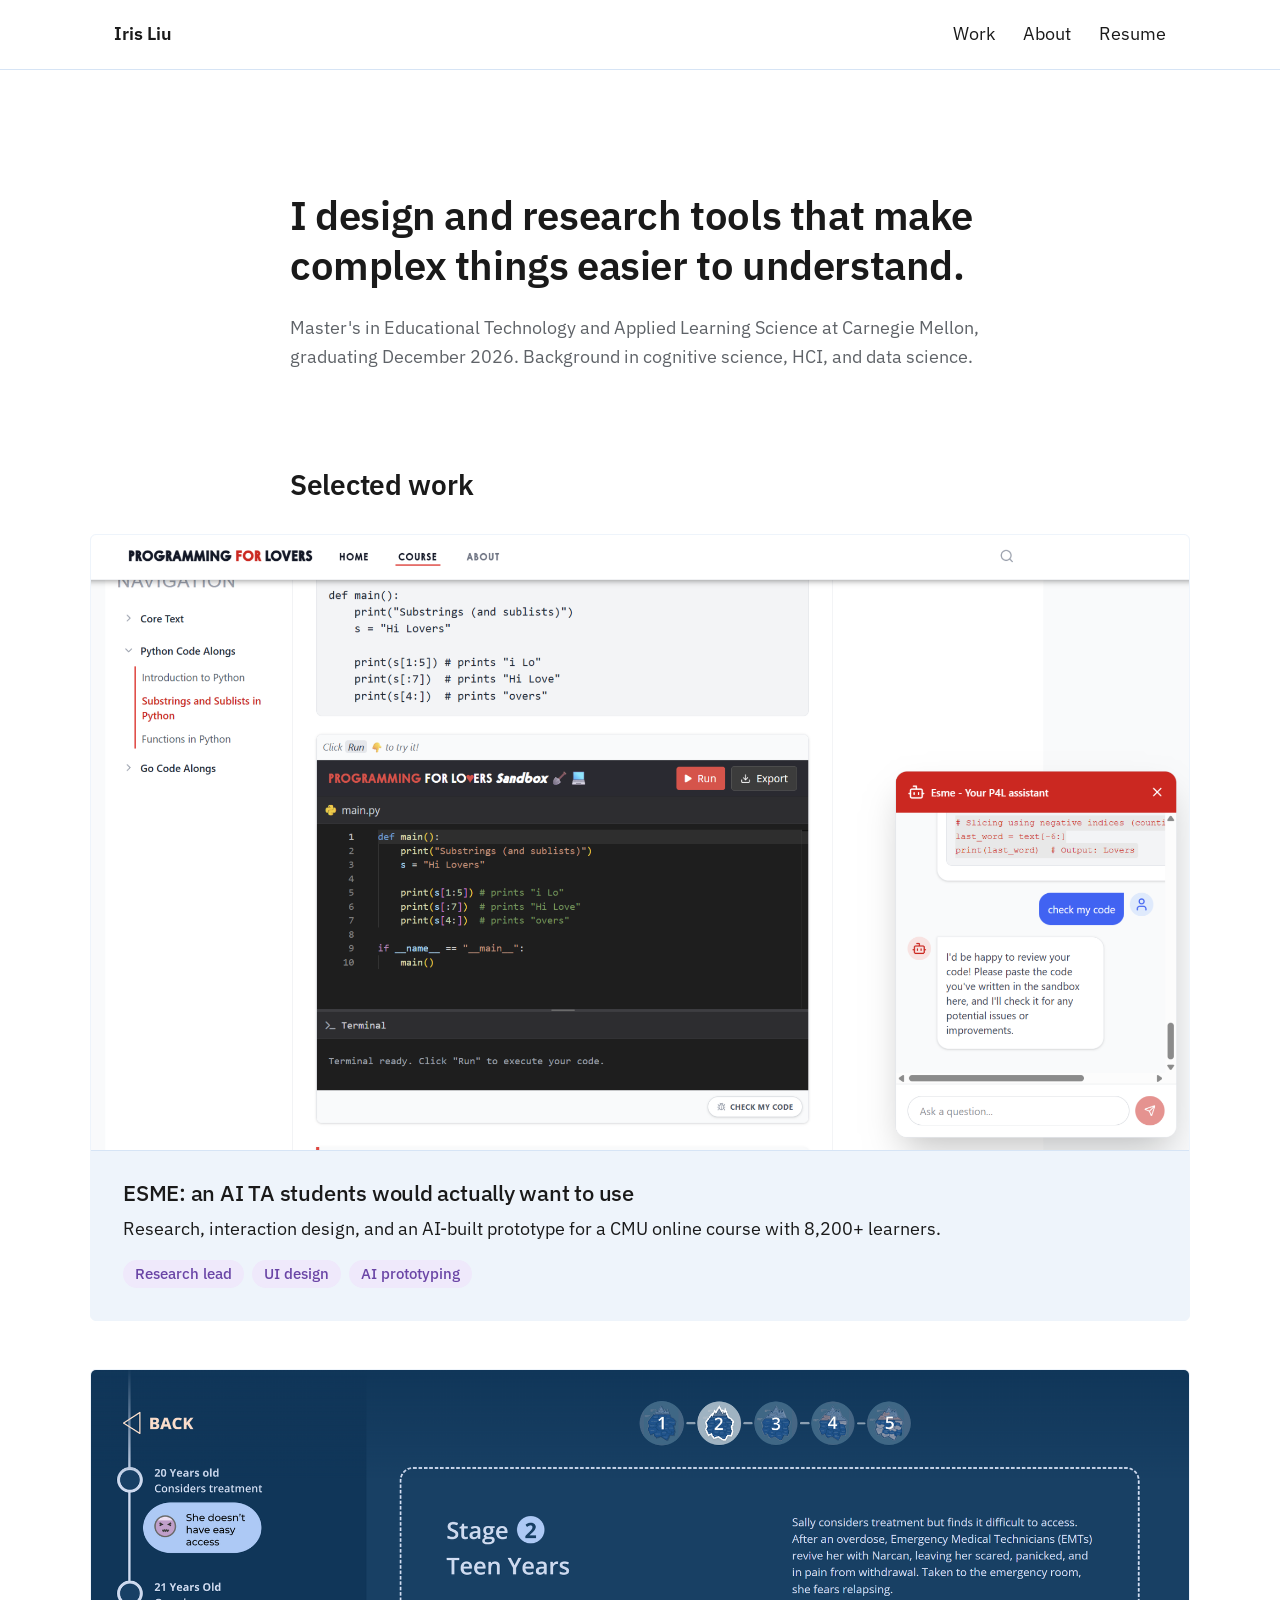
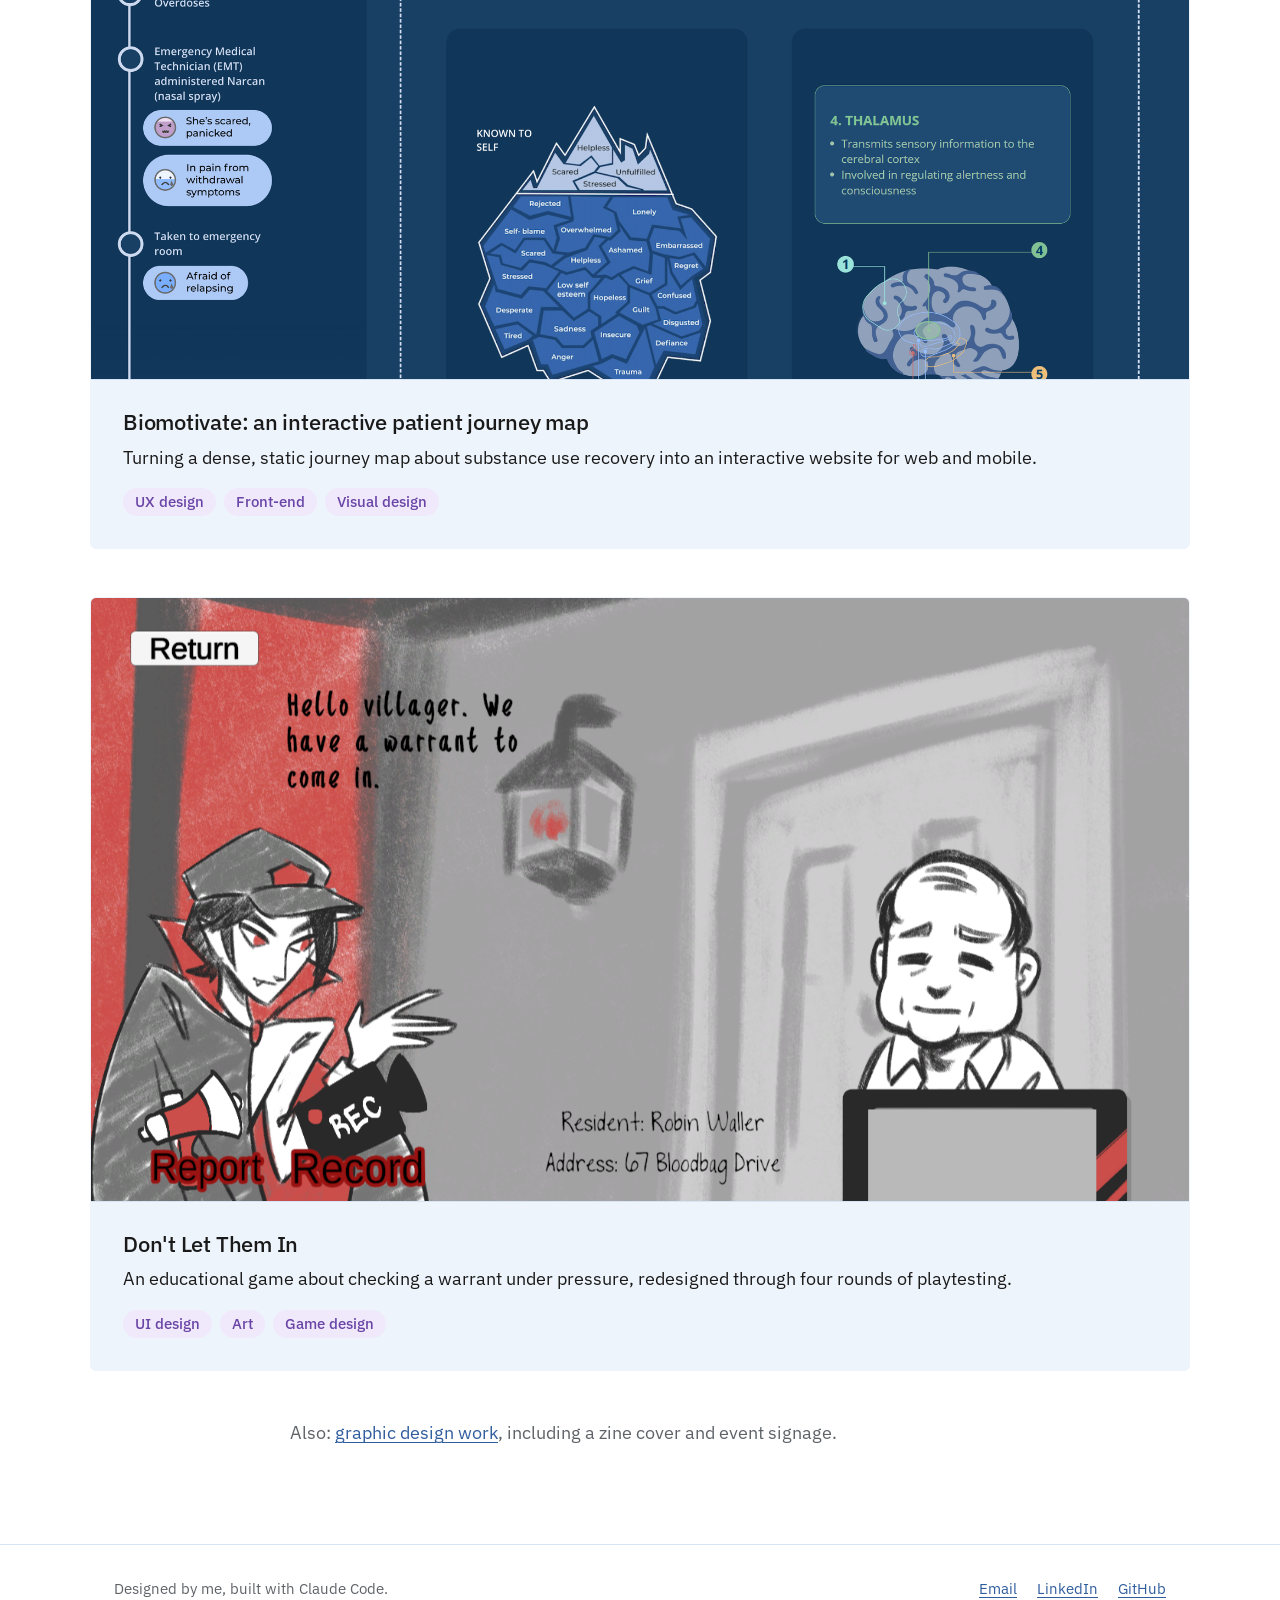
==== index.html @ b4632a4c "Add portfolio site Home, About, and Graphic design pages, plus case studies for ESME, Biomotivate, a" ====
<!doctype html>
<html lang="en">
<head>
  <meta charset="utf-8">
  <meta name="viewport" content="width=device-width, initial-scale=1">
  <title>Iris Liu — Product Design and UX Research</title>
  <meta name="description" content="Iris Liu designs and researches tools that make complex things easier to understand. Case studies in UX research, interaction design, and AI prototyping.">
  <link rel="preconnect" href="https://fonts.googleapis.com">
  <link rel="preconnect" href="https://fonts.gstatic.com" crossorigin>
  <link href="https://fonts.googleapis.com/css2?family=IBM+Plex+Sans:wght@400;500;600&display=swap" rel="stylesheet">
  <link rel="stylesheet" href="css/style.css?v=2">
</head>
<body>
  <a class="skip-link" href="#main">Skip to content</a>

  <header class="site-header">
    <div class="inner">
      <a class="site-name" href="index.html">Iris Liu</a>
      <nav class="site-nav" aria-label="Main">
        <ul>
          <li><a href="index.html#work">Work</a></li>
          <li><a href="about.html">About</a></li>
          <li><a href="resume.pdf">Resume</a></li>
        </ul>
      </nav>
    </div>
  </header>

  <main id="main">
    <section class="section intro flow">
      <h1>I design and research tools that make complex things easier to understand.</h1>
      <p class="lede">Master's in Educational Technology and Applied Learning Science at Carnegie Mellon, graduating December 2026. Background in cognitive science, HCI, and data science.</p>
    </section>

    <section class="section" id="work" aria-labelledby="work-heading">
      <div class="flow">
        <h2 class="work-heading" id="work-heading">Selected work</h2>
        <div class="wide">

          <!-- To add a case study, copy one <li> below and change the link, image, text, and tags. -->
          <ul class="card-list">
            <li>
              <a class="card" href="work/esme.html">
                <img src="images/esme/cover.png" width="2048" height="1147" alt="ESME chat panel open beside a Python coding sandbox on the Programming for Lovers course page." fetchpriority="high">
                <div class="card-body">
                  <h3 class="card-title">ESME: an AI TA students would actually want to use</h3>
                  <p>Research, interaction design, and an AI-built prototype for a CMU online course with 8,200+ learners.</p>
                  <ul class="tags" aria-label="Role and type">
                    <li>Research lead</li>
                    <li>UI design</li>
                    <li>AI prototyping</li>
                  </ul>
                </div>
              </a>
            </li>
            <li>
              <a class="card" href="work/biomotivate.html">
                <img src="images/biomotivate/final-screen.png" width="2000" height="1110" alt="A stage of the Biomotivate patient journey site: a timeline with emotion bubbles, an emotion iceberg, and an interactive brain diagram." loading="lazy">
                <div class="card-body">
                  <h3 class="card-title">Biomotivate: an interactive patient journey map</h3>
                  <p>Turning a dense, static journey map about substance use recovery into an interactive website for web and mobile.</p>
                  <ul class="tags" aria-label="Role and type">
                    <li>UX design</li>
                    <li>Front-end</li>
                    <li>Visual design</li>
                  </ul>
                </div>
              </a>
            </li>
            <li>
              <a class="card" href="work/dont-let-them-in.html">
                <img src="images/dlti/cover.png" width="1434" height="787" alt="Gameplay screen from Don't Let Them In, hand-drawn in grayscale with red accents." loading="lazy">
                <div class="card-body">
                  <h3 class="card-title">Don't Let Them In</h3>
                  <p>An educational game about checking a warrant under pressure, redesigned through four rounds of playtesting.</p>
                  <ul class="tags" aria-label="Role and type">
                    <li>UI design</li>
                    <li>Art</li>
                    <li>Game design</li>
                  </ul>
                </div>
              </a>
            </li>
          </ul>
        </div>
        <p class="more-work">Also: <a href="graphic-design.html">graphic design work</a>, including a zine cover and event signage.</p>
      </div>
    </section>
  </main>

  <footer class="site-footer">
    <div class="inner">
      <p>Designed by me, built with Claude Code.</p>
      <ul>
        <li><a href="mailto:irisliu@andrew.cmu.edu">Email</a></li>
        <li><a href="https://www.linkedin.com/in/iris-liu-258709253">LinkedIn</a></li>
        <li><a href="https://github.com/liu-iris">GitHub</a></li>
      </ul>
    </div>
  </footer>
</body>
</html>
---- css/style.css ----
/* ==========================================================================
   Iris Liu — portfolio
   One shared stylesheet. Type sizes are limited to: 40/32, 28, 22, 18, 15.
   ========================================================================== */

:root {
  --white: #ffffff;
  --blue-soft: #eef4fb;   /* surfaces: cards, metadata row, section bands */
  --blue-line: #d6e4f5;   /* 1px borders, card hover */
  --purple-soft: #efe9fb; /* chips, decision numbers */
  --text: #1a1a1a;
  --muted: #5f6368;
  --link: #2f5d9e;
  --purple-text: #6a45a6; /* text inside purple chips (5.9:1) */

  --fs-h1: 40px;
  --fs-h2: 28px;
  --fs-h3: 22px;
  --fs-body: 18px;
  --fs-small: 15px;

  --text-width: 700px;
  --wide-width: 1100px;
  --gutter: 24px;
  --section-space: 96px;
  --radius: 6px;
}

@media (max-width: 767px) {
  :root {
    --fs-h1: 32px;
    --gutter: 16px;
    --section-space: 64px;
  }
}

/* ---------- Base ---------- */

*,
*::before,
*::after {
  box-sizing: border-box;
}

html {
  -webkit-text-size-adjust: 100%;
}

body {
  margin: 0;
  background: var(--white);
  color: var(--text);
  font-family: "IBM Plex Sans", system-ui, -apple-system, "Segoe UI", sans-serif;
  font-size: var(--fs-body);
  font-weight: 400;
  line-height: 1.6;
  overflow-wrap: break-word;
}

h1,
h2,
h3 {
  margin: 0;
  font-weight: 600;
  line-height: 1.25;
  letter-spacing: -0.01em;
}

h1 { font-size: var(--fs-h1); }
h2 { font-size: var(--fs-h2); }
h3 { font-size: var(--fs-h3); font-weight: 500; }

p,
ul,
ol {
  margin: 0;
}

img {
  display: block;
  max-width: 100%;
  height: auto;
}

a {
  color: var(--link);
  text-decoration-thickness: 1px;
  text-underline-offset: 3px;
}

a:hover {
  text-decoration-thickness: 2px;
}

:focus-visible {
  outline: 2px solid var(--link);
  outline-offset: 3px;
  border-radius: 2px;
}

.skip-link {
  position: absolute;
  left: var(--gutter);
  top: -100px;
  z-index: 10;
  padding: 8px 16px;
  background: var(--white);
  border: 1px solid var(--blue-line);
  font-size: var(--fs-small);
}

.skip-link:focus {
  top: 12px;
}

/* ---------- Layout ----------
   .flow centers its children in the 700px text column;
   .wide children break out to 1100px. */

.flow > * {
  max-width: var(--text-width);
  margin-left: auto;
  margin-right: auto;
}

.flow > .wide {
  max-width: var(--wide-width);
}

.flow > * + * {
  margin-top: 24px;
}

.flow > h2 + *,
.flow > h3 + * {
  margin-top: 16px;
}

.flow > * + h3 {
  margin-top: 48px;
}

.section {
  padding: var(--section-space) var(--gutter);
}

.section + .section:not(.band) {
  padding-top: 0;
}

.band {
  background: var(--blue-soft);
}

.band + .section {
  padding-top: var(--section-space);
}

.muted {
  color: var(--muted);
}

/* ---------- Header / nav ---------- */

.site-header {
  border-bottom: 1px solid var(--blue-line);
}

.site-header .inner {
  display: flex;
  flex-wrap: wrap;
  align-items: center;
  justify-content: space-between;
  gap: 8px 24px;
  max-width: var(--wide-width);
  margin: 0 auto;
  padding: 20px var(--gutter);
}

.site-name {
  color: var(--text);
  font-weight: 600;
  text-decoration: none;
}

.site-nav ul {
  display: flex;
  gap: 28px;
  padding: 0;
  list-style: none;
}

.site-nav a {
  color: var(--text);
  text-decoration: none;
}

.site-nav a:hover,
.site-nav a[aria-current="page"] {
  color: var(--link);
  text-decoration: underline;
}

@media (max-width: 420px) {
  .site-nav ul { gap: 20px; }
}

/* ---------- Footer ---------- */

.site-footer {
  border-top: 1px solid var(--blue-line);
}

.site-footer .inner {
  display: flex;
  flex-wrap: wrap;
  justify-content: space-between;
  gap: 8px 24px;
  max-width: var(--wide-width);
  margin: 0 auto;
  padding: 32px var(--gutter);
  color: var(--muted);
  font-size: var(--fs-small);
}

.site-footer ul {
  display: flex;
  flex-wrap: wrap;
  gap: 8px 20px;
  padding: 0;
  list-style: none;
}

/* ---------- Home ---------- */

.intro {
  padding-top: 120px;
}

.intro .lede {
  color: var(--muted);
}

.intro + .section {
  padding-top: 0;
}

@media (max-width: 767px) {
  .intro { padding-top: 64px; }
}

.work-heading {
  margin-bottom: 32px;
}

.card-list {
  display: grid;
  gap: 48px;
  padding: 0;
  list-style: none;
}

.card {
  display: block;
  overflow: hidden;
  background: var(--blue-soft);
  border: 1px solid var(--blue-soft);
  border-radius: var(--radius);
  color: var(--text);
  text-decoration: none;
  transition: border-color 0.15s ease;
}

.card:hover {
  border-color: var(--blue-line);
}

.card:hover .card-title {
  color: var(--link);
  text-decoration: underline;
  text-decoration-thickness: 1px;
  text-underline-offset: 4px;
}

.card img,
.card .placeholder {
  width: 100%;
  border-bottom: 1px solid var(--blue-line);
}

.card-body {
  padding: 28px 32px 32px;
}

.card-body p {
  margin-top: 8px;
}

.card .tags {
  margin-top: 16px;
}

@media (max-width: 767px) {
  .card-body { padding: 20px 20px 24px; }
}

.more-work {
  margin-top: 48px;
  color: var(--muted);
}

/* ---------- About ---------- */

.about {
  display: grid;
  grid-template-columns: 200px 1fr;
  gap: 40px;
  align-items: start;
}

.about-text > * + * {
  margin-top: 16px;
}

@media (max-width: 599px) {
  .about {
    grid-template-columns: 1fr;
    gap: 24px;
  }

  .about-photo {
    max-width: 200px;
  }
}

.link-list {
  padding: 0;
  list-style: none;
}

.link-list li {
  display: grid;
  grid-template-columns: 120px 1fr;
  gap: 16px;
  padding: 12px 0;
  border-bottom: 1px solid var(--blue-line);
}

.link-list .muted {
  font-size: var(--fs-small);
  line-height: 1.6;
  padding-top: 2px;
}

@media (max-width: 479px) {
  .link-list li {
    grid-template-columns: 1fr;
    gap: 0;
  }
}

/* ---------- Chips ---------- */

.tags {
  display: flex;
  flex-wrap: wrap;
  gap: 8px;
  padding: 0;
  list-style: none;
}

.tags li {
  padding: 2px 12px;
  background: var(--purple-soft);
  border-radius: 999px;
  color: var(--purple-text);
  font-size: var(--fs-small);
  font-weight: 500;
}

/* ---------- Case study ---------- */

.cs-header {
  padding-top: 96px;
  padding-bottom: 48px;
}

.cs-header .summary {
  color: var(--muted);
}

.role-label {
  display: inline-block;
  margin-right: 8px;
  padding: 0 10px;
  background: var(--purple-soft);
  border-radius: 999px;
  color: var(--purple-text);
  font-size: var(--fs-small);
  font-weight: 500;
}

@media (max-width: 767px) {
  .cs-header { padding-top: 56px; }
}

.meta {
  display: grid;
  grid-template-columns: 2fr 1fr 1fr 1.4fr;
  gap: 24px 32px;
  padding: 28px 32px;
  background: var(--blue-soft);
  border-radius: var(--radius);
}

.meta dt {
  color: var(--muted);
  font-size: var(--fs-small);
  font-weight: 500;
}

.meta dd {
  margin: 4px 0 0;
  font-size: var(--fs-small);
}

.meta ul {
  padding: 0;
  list-style: none;
}

@media (max-width: 1023px) {
  .meta { grid-template-columns: 1fr 1fr; }
}

@media (max-width: 479px) {
  .meta {
    grid-template-columns: 1fr;
    padding: 20px;
  }
}

.cs-cover {
  margin-top: 48px;
}

/* Lists inside prose */
.flow ul.bullets,
.flow ol.bullets {
  padding-left: 1.25em;
}

.bullets li + li {
  margin-top: 8px;
}

/* Insight callouts (research and testing findings) */
.insight {
  padding: 32px;
  background: var(--white);
  border: 1px solid var(--blue-line);
  border-radius: var(--radius);
}

.insight > * + * {
  margin-top: 12px;
}

.insight-label {
  display: inline-block;
  padding: 2px 12px;
  background: var(--purple-soft);
  border-radius: 999px;
  color: var(--purple-text);
  font-size: var(--fs-small);
  font-weight: 500;
}

.insight .insight-statement {
  margin-top: 16px;
  font-size: var(--fs-h2);
  font-weight: 600;
  line-height: 1.3;
  letter-spacing: -0.01em;
}

.flow > .principle {
  margin-top: 32px;
  font-weight: 500;
}

@media (max-width: 767px) {
  .insight { padding: 24px 20px; }
}

/* Before / after: what playtesting changed */
.change {
  display: grid;
  gap: 12px;
}

@media (min-width: 768px) {
  .change { grid-template-columns: 1fr 1fr; }
}

.change > div {
  padding: 20px 24px;
  border-radius: var(--radius);
}

.change .before {
  background: #f4f5f6;
  border: 1px solid #e3e5e8;
}

.change .after {
  background: var(--blue-soft);
  border: 1px solid var(--blue-line);
}

.change-label {
  display: inline-block;
  margin-bottom: 8px;
  padding: 0 10px;
  border-radius: 999px;
  font-size: var(--fs-small);
  font-weight: 500;
}

.before .change-label {
  background: #e3e5e8;
  color: #4a4f55;
}

.after .change-label {
  background: var(--purple-soft);
  color: var(--purple-text);
}

.change .change-label + p {
  line-height: 1.5;
}

/* Key decisions: number in a purple square */
.decision {
  display: flex;
  align-items: baseline;
  gap: 14px;
}

.decision .num {
  flex: none;
  display: inline-grid;
  place-items: center;
  width: 36px;
  height: 36px;
  background: var(--purple-soft);
  border-radius: var(--radius);
  color: var(--purple-text);
  font-size: var(--fs-small);
  font-weight: 600;
  line-height: 1;
  transform: translateY(-2px);
}

/* Inline note for text still to be written */
.todo {
  padding: 1px 6px;
  background: var(--purple-soft);
  color: var(--purple-text);
  font-size: var(--fs-small);
}

/* ---------- Figures ---------- */

figure {
  margin: 0;
}

figure img,
.placeholder {
  border: 1px solid var(--blue-line);
  border-radius: var(--radius);
}

.band figure img {
  background: var(--white);
}

figcaption {
  margin-top: 12px;
  max-width: var(--text-width);
  color: var(--muted);
  font-size: var(--fs-small);
  line-height: 1.5;
}

.flow > figure {
  margin-top: 40px;
}

.flow > figure + * {
  margin-top: 40px;
}

/* Grids of screenshots: single column on phones */
.grid {
  display: grid;
  gap: 20px;
  align-items: start;
}

@media (min-width: 768px) {
  .grid-2 { grid-template-columns: repeat(2, 1fr); }
  .grid-3 { grid-template-columns: repeat(3, 1fr); }
  .grid-4 { grid-template-columns: repeat(2, 1fr); }
}

@media (min-width: 1024px) {
  .grid-4 { grid-template-columns: repeat(4, 1fr); }
}

/* Narrow chat-panel screenshots: keep them from growing huge on one column */
.grid.panels {
  justify-items: center;
}

.grid.panels img {
  width: 100%;
  max-width: 420px;
}

/* Before/after pair where the two images have different shapes */
@media (min-width: 768px) {
  .grid.compare { grid-template-columns: 1.6fr 1fr; }
}

/* A single tall screenshot (e.g. a phone screen), kept narrow */
.figure-narrow img {
  max-width: 360px;
  margin: 0 auto;
}

.figure-narrow figcaption {
  margin-left: auto;
  margin-right: auto;
  text-align: center;
}

.grid.warrants {
  gap: 40px;
}

/* Small standalone assets (icons, sprites): shown small, no frame */
.grid.assets {
  grid-template-columns: repeat(2, minmax(0, 180px));
  justify-content: center;
}

.grid.assets img {
  border: 0;
}

/* Placeholder for images not added yet */
.placeholder {
  display: grid;
  place-items: center;
  width: 100%;
  padding: 16px;
  background: #f1f2f4;
  color: var(--muted);
  font-size: var(--fs-small);
  text-align: center;
}

/* ---------- Next case study ---------- */

.next {
  padding-top: 48px;
  border-top: 1px solid var(--blue-line);
}

.next a {
  font-size: var(--fs-h3);
  font-weight: 500;
}
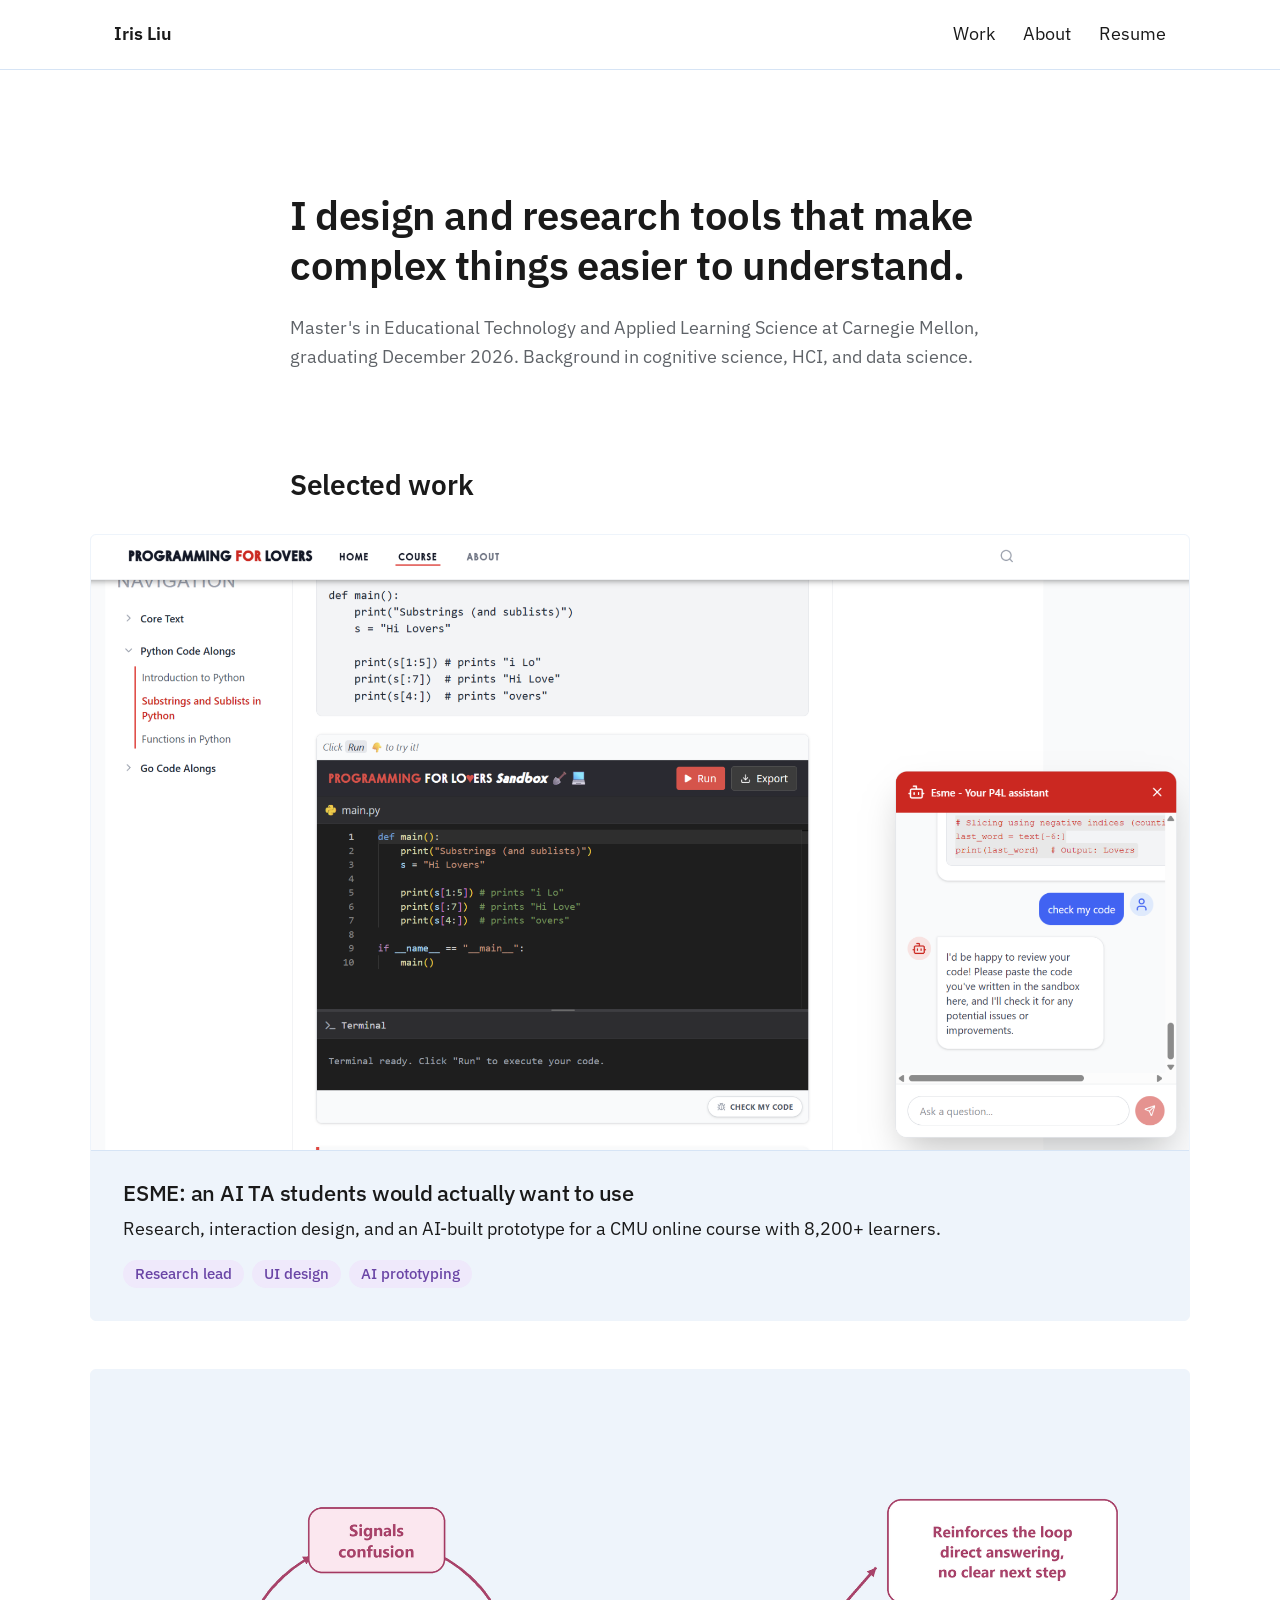
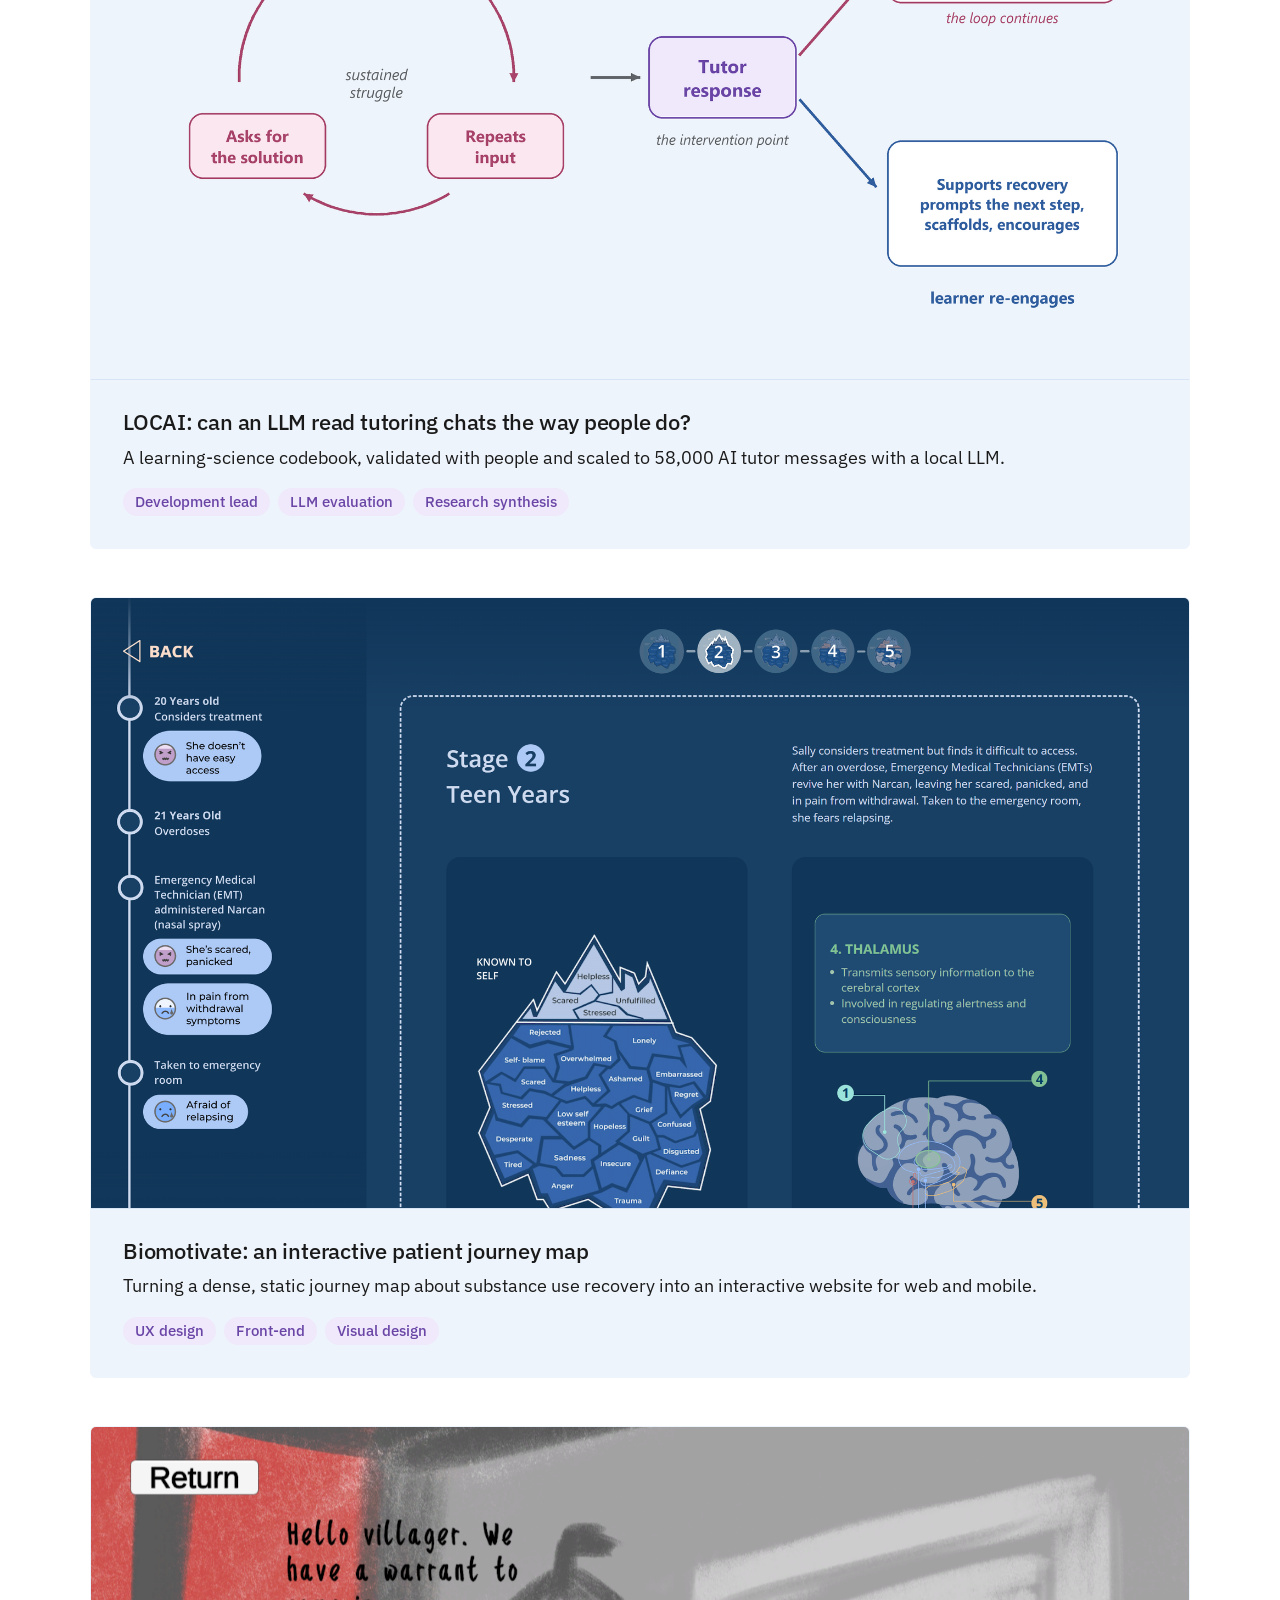
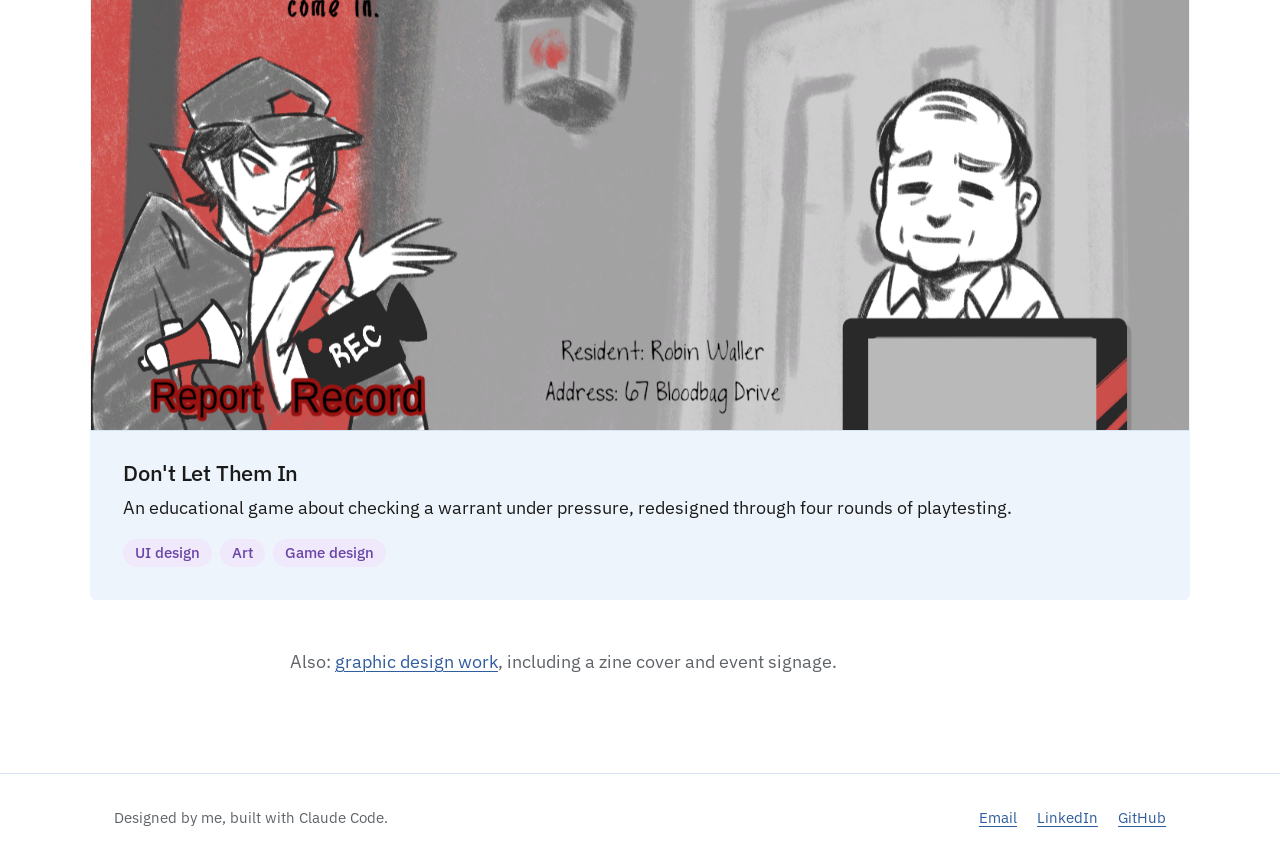
==== commit ded3d378: "Add LOCAI case study and interactive figures New LOCAI case study (codebook, LLM pipeline, validatio" ====
--- a/index.html
+++ b/index.html
@@ -8,7 +8,7 @@
   <link rel="preconnect" href="https://fonts.googleapis.com">
   <link rel="preconnect" href="https://fonts.gstatic.com" crossorigin>
   <link href="https://fonts.googleapis.com/css2?family=IBM+Plex+Sans:wght@400;500;600&display=swap" rel="stylesheet">
-  <link rel="stylesheet" href="css/style.css?v=2">
+  <link rel="stylesheet" href="css/style.css?v=12">
 </head>
 <body>
   <a class="skip-link" href="#main">Skip to content</a>
@@ -49,6 +49,20 @@
                     <li>Research lead</li>
                     <li>UI design</li>
                     <li>AI prototyping</li>
+                  </ul>
+                </div>
+              </a>
+            </li>
+            <li>
+              <a class="card" href="work/locai.html">
+                <img src="images/locai/cover.png" width="2000" height="1110" alt="Diagram of a confusion loop in AI tutoring: signaling confusion, repeating input, and asking for the solution, with the tutor's response deciding whether the learner recovers." loading="lazy">
+                <div class="card-body">
+                  <h3 class="card-title">LOCAI: can an LLM read tutoring chats the way people do?</h3>
+                  <p>A learning-science codebook, validated with people and scaled to 58,000 AI tutor messages with a local LLM.</p>
+                  <ul class="tags" aria-label="Role and type">
+                    <li>Development lead</li>
+                    <li>LLM evaluation</li>
+                    <li>Research synthesis</li>
                   </ul>
                 </div>
               </a>
--- a/css/style.css
+++ b/css/style.css
@@ -152,7 +152,7 @@
   background: var(--blue-soft);
 }
 
-.band + .section {
+.band + .section:not(.band) {
   padding-top: var(--section-space);
 }
 
@@ -684,3 +684,577 @@
   font-size: var(--fs-h3);
   font-weight: 500;
 }
+
+/* ---------- Process steps (numbered cards) ---------- */
+
+.steps {
+  display: grid;
+  gap: 16px;
+  padding: 0;
+  list-style: none;
+}
+
+@media (min-width: 768px) {
+  .steps { grid-template-columns: repeat(3, 1fr); }
+}
+
+.steps li {
+  padding: 20px 24px;
+  background: var(--white);
+  border: 1px solid var(--blue-line);
+  border-radius: var(--radius);
+}
+
+.steps .num {
+  display: inline-grid;
+  place-items: center;
+  width: 32px;
+  height: 32px;
+  background: var(--purple-soft);
+  border-radius: var(--radius);
+  color: var(--purple-text);
+  font-size: var(--fs-small);
+  font-weight: 600;
+}
+
+.steps h3,
+.quad h3,
+.recs h3 {
+  margin-top: 12px;
+  font-size: var(--fs-body);
+  font-weight: 600;
+}
+
+.quad h3,
+.recs h3 {
+  margin-top: 0;
+}
+
+.steps p,
+.quad p,
+.recs p {
+  margin-top: 6px;
+  color: var(--muted);
+  font-size: var(--fs-small);
+  line-height: 1.5;
+}
+
+/* ---------- Two-by-two grid / three-up cards ---------- */
+
+.quad,
+.recs {
+  display: grid;
+  gap: 16px;
+}
+
+@media (min-width: 768px) {
+  .quad { grid-template-columns: 1fr 1fr; }
+  .recs { grid-template-columns: repeat(3, 1fr); }
+}
+
+.quad > div,
+.recs > div {
+  padding: 20px 24px;
+  background: var(--white);
+  border: 1px solid var(--blue-line);
+  border-radius: var(--radius);
+}
+
+.quad h3 .muted {
+  font-weight: 400;
+}
+
+/* Before/after cards sitting on a blue band need a white "after" card */
+.band .change .after {
+  background: var(--white);
+}
+
+/* ---------- Dot chart (first vs final score) ---------- */
+
+.db {
+  --first: #c0779b;
+  --final: #2f5d9e;
+}
+
+.db-legend {
+  display: flex;
+  flex-wrap: wrap;
+  align-items: center;
+  gap: 6px 10px;
+  color: var(--muted);
+  font-size: var(--fs-small);
+}
+
+.db-key {
+  display: inline-block;
+  width: 12px;
+  height: 12px;
+  margin-left: 8px;
+  border-radius: 50%;
+}
+
+.db-key:first-child { margin-left: 0; }
+.db-key.first { border: 2px solid var(--first); background: var(--white); }
+.db-key.final { background: var(--final); }
+.db-key.target { width: 0; height: 14px; border-left: 2px solid var(--muted); border-radius: 0; }
+
+.db-title {
+  margin-top: 32px;
+  font-size: var(--fs-body);
+  font-weight: 600;
+}
+
+.db-legend + .db-title {
+  margin-top: 16px;
+}
+
+.db-rows {
+  margin-top: 8px;
+  padding: 0;
+  list-style: none;
+}
+
+.db-rows li,
+.db-axis {
+  display: grid;
+  grid-template-columns: 240px 1fr 120px;
+  gap: 4px 20px;
+  align-items: center;
+}
+
+.db-rows li {
+  padding: 10px 0;
+  border-bottom: 1px solid var(--blue-soft);
+}
+
+.db-label {
+  font-size: var(--fs-small);
+}
+
+.db-vals {
+  color: var(--muted);
+  font-size: var(--fs-small);
+  white-space: nowrap;
+}
+
+.db-vals strong {
+  color: var(--text);
+  font-weight: 600;
+}
+
+.db-track {
+  position: relative;
+  height: 24px;
+  /* faint gridlines every 0.2, dashed target at 0.6 */
+  background:
+    linear-gradient(var(--muted), var(--muted)) 60% 0 / 2px 100% no-repeat,
+    repeating-linear-gradient(to right, var(--blue-line) 0 1px, transparent 1px 20%);
+}
+
+.db-track::after {
+  content: "";
+  position: absolute;
+  right: 0;
+  top: 0;
+  bottom: 0;
+  border-right: 1px solid var(--blue-line);
+}
+
+.db-range {
+  position: absolute;
+  top: 11px;
+  height: 2px;
+  background: #b9bec6;
+}
+
+.db-dot {
+  position: absolute;
+  top: 6px;
+  width: 12px;
+  height: 12px;
+  margin-left: -6px;
+  border-radius: 50%;
+}
+
+.db-dot.first { background: var(--white); border: 2px solid var(--first); }
+.db-dot.final { background: var(--final); box-shadow: 0 0 0 2px var(--white); }
+
+.db-axis {
+  margin-top: 6px;
+  color: var(--muted);
+  font-size: var(--fs-small);
+}
+
+.db-axis-track {
+  position: relative;
+  grid-column: 2;
+  height: 22px;
+}
+
+.db-axis-track span {
+  position: absolute;
+  top: 0;
+  transform: translateX(-50%);
+}
+
+.db-axis-track span:first-child { transform: none; }
+.db-axis-track span:last-child { transform: translateX(-100%); }
+
+@media (max-width: 767px) {
+  .db-rows li {
+    grid-template-columns: 1fr auto;
+  }
+  .db-track {
+    grid-column: 1 / -1;
+    grid-row: 2;
+  }
+  .db-axis {
+    grid-template-columns: 1fr;
+  }
+  .db-axis-track { grid-column: 1; }
+}
+
+.db details {
+  margin-top: 16px;
+  font-size: var(--fs-small);
+}
+
+.db summary {
+  color: var(--link);
+  cursor: pointer;
+}
+
+.db table {
+  margin-top: 12px;
+  border-collapse: collapse;
+}
+
+.db th,
+.db td {
+  padding: 6px 16px 6px 0;
+  border-bottom: 1px solid var(--blue-soft);
+  text-align: left;
+  font-weight: 400;
+}
+
+.db thead th {
+  color: var(--muted);
+  font-weight: 500;
+}
+
+.db-note {
+  margin-top: 12px;
+  color: var(--muted);
+  font-size: var(--fs-small);
+}
+
+/* ---------- Transition state diagram ---------- */
+
+.ts {
+  padding: 28px;
+  background: var(--white);
+  border: 1px solid var(--blue-line);
+  border-radius: var(--radius);
+}
+
+.ts p {
+  margin: 0;
+}
+
+.ts-path {
+  padding-bottom: 0;
+}
+
+.ts-path > .ts-code:last-of-type {
+  margin-bottom: 16px !important;
+}
+
+.ts-start,
+.ts-path {
+  display: flex;
+  flex-direction: column;
+  align-items: center;
+  text-align: center;
+}
+
+.ts-paths {
+  display: grid;
+  gap: 24px;
+  margin-top: 4px;
+}
+
+@media (min-width: 768px) {
+  .ts-paths { grid-template-columns: 1fr 1fr; }
+}
+
+.ts-who {
+  color: var(--muted);
+  font-size: var(--fs-small);
+  font-weight: 500;
+}
+
+.ts-bubble {
+  max-width: 320px;
+  margin-top: 4px !important;
+  padding: 8px 16px;
+  border-radius: 16px;
+  font-size: var(--fs-small);
+  line-height: 1.5;
+}
+
+.ts-bubble.learner {
+  background: #f1f2f4;
+}
+
+.ts-bubble.tutor {
+  background: var(--purple-soft);
+}
+
+.ts-code {
+  margin-top: 6px !important;
+  padding: 0 10px;
+  border-radius: 999px;
+  font-size: var(--fs-small);
+  font-weight: 500;
+}
+
+.ts-code.neg,
+.ts-result.neg { background: #fbe7ef; color: #a8436a; }
+.ts-code.pos,
+.ts-result.pos { background: var(--blue-soft); color: var(--link); }
+.ts-code.tut { color: var(--purple-text); }
+
+.ts-arrow {
+  margin: 4px 0 !important;
+  color: var(--muted);
+  font-size: var(--fs-h3);
+  line-height: 1;
+}
+
+.ts-branch {
+  margin-bottom: 8px !important;
+  font-size: var(--fs-small);
+  font-weight: 600;
+}
+
+.ts-result {
+  margin-top: auto !important;
+  padding: 4px 14px;
+  border-radius: var(--radius);
+  font-weight: 600;
+}
+
+@media (max-width: 767px) {
+  .ts { padding: 20px 16px; }
+}
+
+@media (max-width: 767px) {
+  .ts-path + .ts-path {
+    padding-top: 20px;
+    border-top: 1px dashed var(--blue-line);
+  }
+
+  .ts-path + .ts-path::before {
+    content: "or";
+    margin: -32px auto 8px;
+    padding: 0 10px;
+    background: var(--white);
+    color: var(--muted);
+    font-size: var(--fs-small);
+  }
+
+  .ts-path .ts-arrow:first-child {
+    display: none;
+  }
+}
+
+/* ---------- General transition diagram ---------- */
+
+.tg {
+  display: grid;
+  grid-template-columns: 1fr 1fr;
+  gap: 16px 24px;
+  max-width: 560px;
+  margin: 0 auto;
+}
+
+.tg-col {
+  display: flex;
+  flex-direction: column;
+  align-items: stretch;
+  text-align: center;
+}
+
+.tg p {
+  margin: 0;
+}
+
+.tg-box {
+  padding: 18px 12px;
+  border: 1px solid transparent;
+  border-radius: 10px;
+  font-size: var(--fs-small);
+  font-weight: 500;
+  line-height: 1.4;
+}
+
+.tg-box.neg { background: #fbe7ef; border-color: #f0c4d6; color: #a8436a; }
+.tg-box.pos { background: var(--blue-soft); border-color: var(--blue-line); color: var(--link); }
+.tg-box.tut { background: var(--purple-soft); border-color: #ddd2f3; color: var(--purple-text); font-weight: 600; }
+
+.tg-arrow {
+  color: var(--muted);
+  font-size: var(--fs-h3);
+  line-height: 1.4;
+}
+
+.tg-label {
+  margin-top: 10px !important;
+  color: var(--muted);
+  font-size: var(--fs-small);
+}
+
+@media (max-width: 479px) {
+  .tg { gap: 12px; }
+  .tg-box { padding: 14px 8px; }
+}
+
+/* ---------- Clickable transition example ---------- */
+
+.ts-choose {
+  display: flex;
+  flex-direction: column;
+  align-items: center;
+}
+
+.ts-choose[hidden],
+.ts-path[hidden] {
+  display: none;
+}
+
+.ts-buttons {
+  display: flex;
+  flex-wrap: wrap;
+  justify-content: center;
+  gap: 8px;
+}
+
+.ts-btn {
+  padding: 6px 14px;
+  border: 1px solid var(--blue-line);
+  border-radius: 999px;
+  background: var(--white);
+  color: var(--link);
+  font: inherit;
+  font-size: var(--fs-small);
+  font-weight: 500;
+  cursor: pointer;
+}
+
+.ts-btn:hover {
+  border-color: var(--link);
+}
+
+.ts-btn[aria-pressed="true"] {
+  background: var(--link);
+  border-color: var(--link);
+  color: var(--white);
+}
+
+.ts.is-js .ts-paths {
+  grid-template-columns: 1fr;
+  margin-top: 0;
+}
+
+.ts.is-js .ts-static {
+  display: none;
+}
+
+.ts.is-js .ts-path + .ts-path {
+  padding-top: 0;
+  border-top: 0;
+}
+
+.ts.is-js .ts-path + .ts-path::before {
+  content: none;
+}
+
+.ts.is-js .ts-path .ts-arrow:first-child {
+  display: block;
+}
+
+/* ---------- Before/after slider ---------- */
+
+.ba {
+  position: relative;
+  overflow: hidden;
+  border: 1px solid var(--blue-line);
+  border-radius: var(--radius);
+}
+
+.ba img {
+  width: 100%;
+  border: 0 !important;
+  border-radius: 0 !important;
+}
+
+.ba-after {
+  position: absolute;
+  inset: 0;
+  clip-path: inset(0 0 0 var(--pos));
+}
+
+.ba-line {
+  position: absolute;
+  top: 0;
+  bottom: 0;
+  left: var(--pos);
+  width: 3px;
+  margin-left: -1px;
+  background: var(--link);
+  pointer-events: none;
+}
+
+.ba-line::after {
+  content: "";
+  position: absolute;
+  top: 50%;
+  left: 50%;
+  width: 28px;
+  height: 28px;
+  margin: -14px 0 0 -14px;
+  border: 3px solid var(--link);
+  border-radius: 50%;
+  background: var(--white);
+}
+
+.ba-tag {
+  position: absolute;
+  top: 12px;
+  padding: 2px 10px;
+  border-radius: 999px;
+  background: var(--white);
+  border: 1px solid var(--blue-line);
+  color: var(--text);
+  font-size: var(--fs-small);
+  font-weight: 500;
+  pointer-events: none;
+}
+
+.ba-tag-before { left: 12px; }
+.ba-tag-after { right: 12px; }
+
+.ba-range {
+  position: absolute;
+  inset: 0;
+  width: 100%;
+  height: 100%;
+  margin: 0;
+  opacity: 0;
+  cursor: ew-resize;
+}
+
+.ba:focus-within {
+  outline: 2px solid var(--link);
+  outline-offset: 3px;
+}
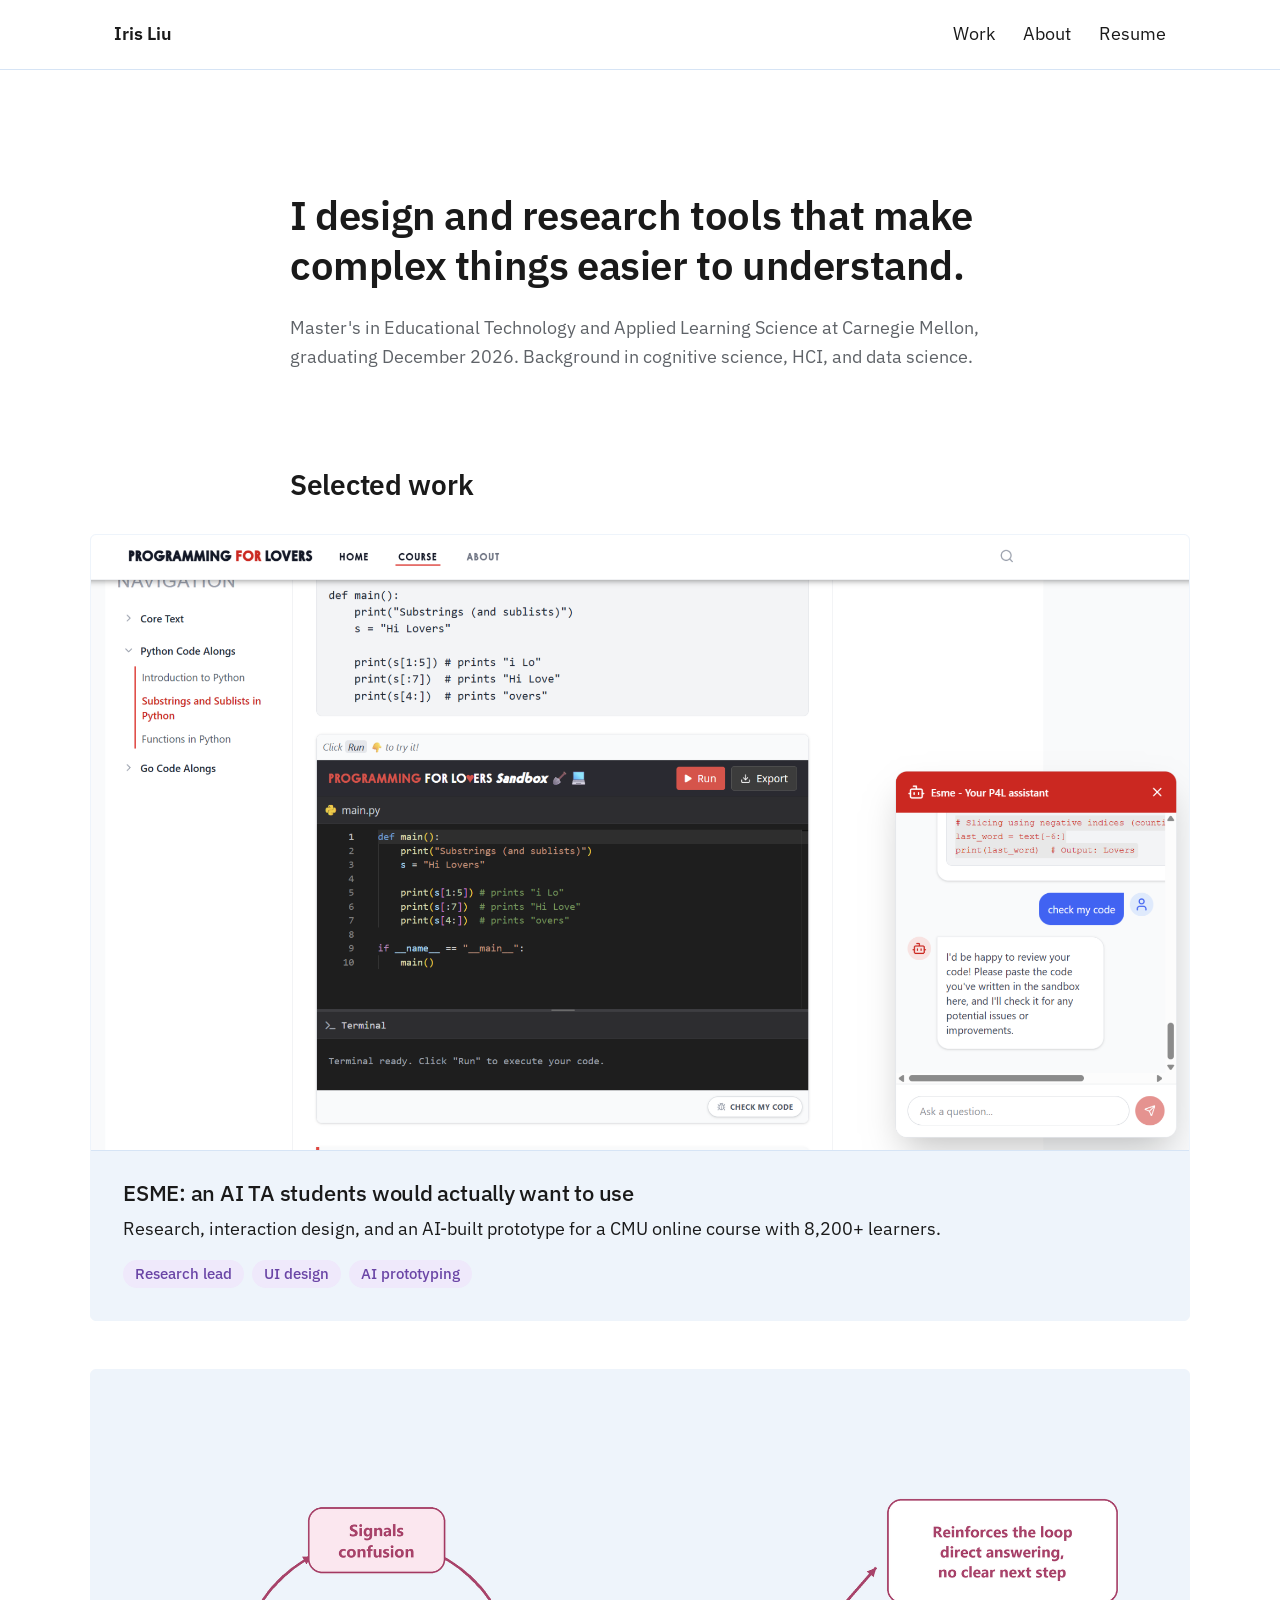
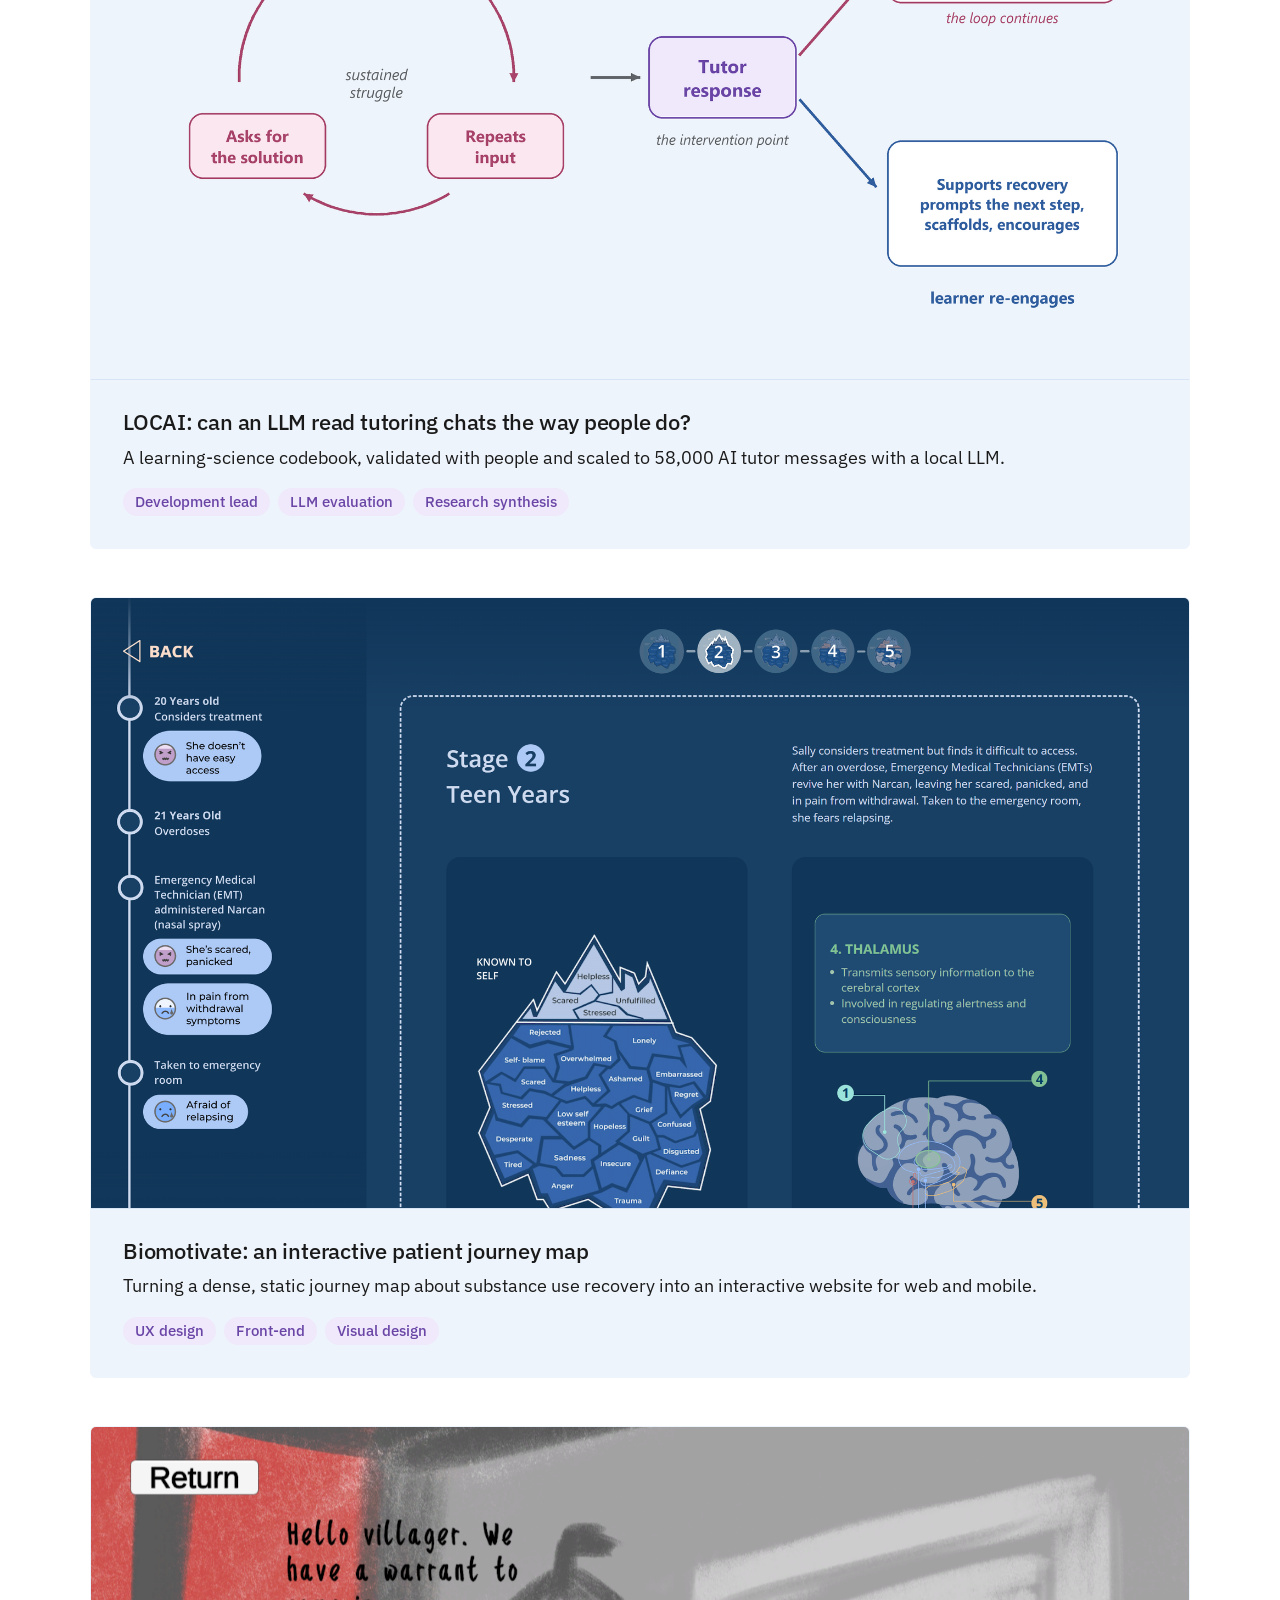
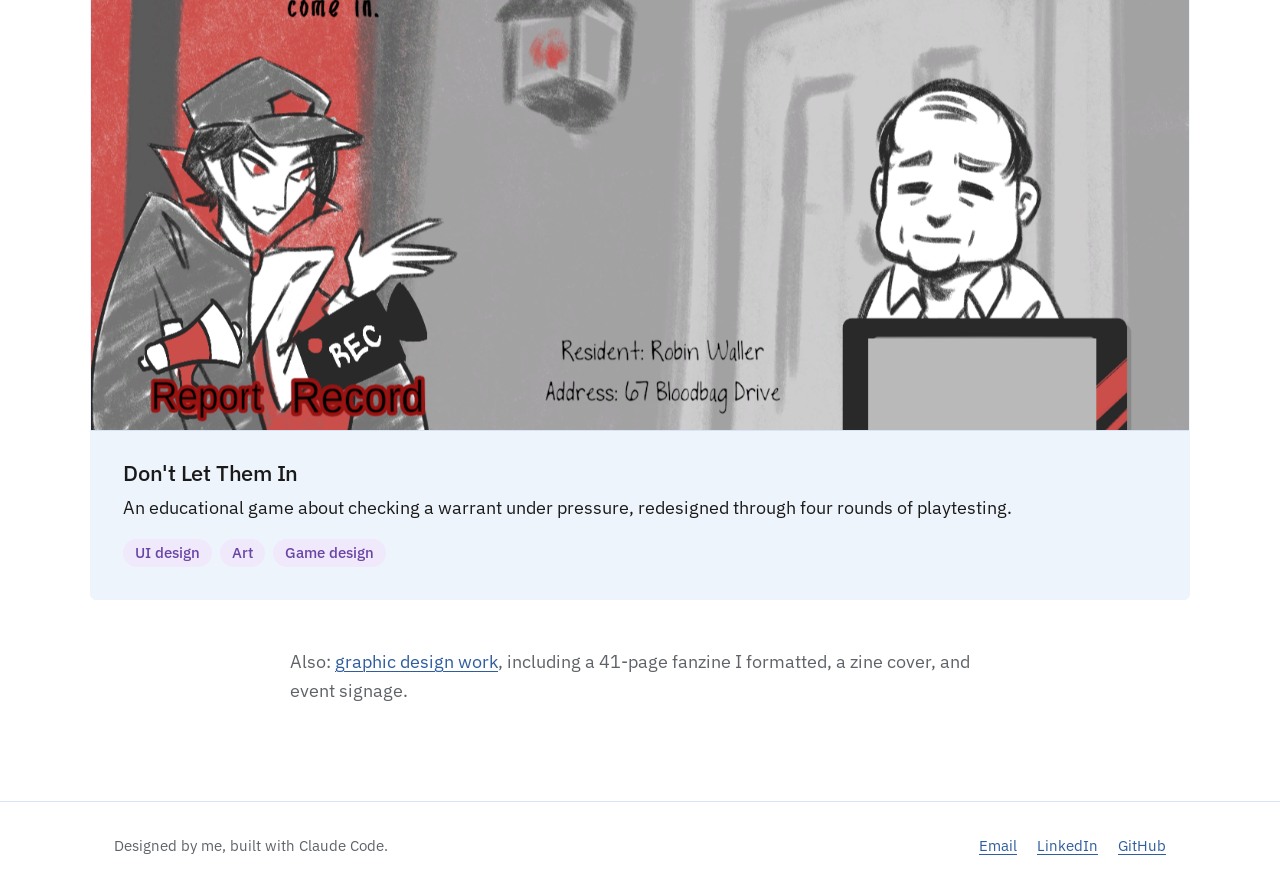
==== commit 0299f093: "Add Black N White charity fanzine to graphic design page Cover, game-menu inspiration next to the cr" ====
--- a/index.html
+++ b/index.html
@@ -8,7 +8,7 @@
   <link rel="preconnect" href="https://fonts.googleapis.com">
   <link rel="preconnect" href="https://fonts.gstatic.com" crossorigin>
   <link href="https://fonts.googleapis.com/css2?family=IBM+Plex+Sans:wght@400;500;600&display=swap" rel="stylesheet">
-  <link rel="stylesheet" href="css/style.css?v=12">
+  <link rel="stylesheet" href="css/style.css?v=13">
 </head>
 <body>
   <a class="skip-link" href="#main">Skip to content</a>
@@ -97,7 +97,7 @@
             </li>
           </ul>
         </div>
-        <p class="more-work">Also: <a href="graphic-design.html">graphic design work</a>, including a zine cover and event signage.</p>
+        <p class="more-work">Also: <a href="graphic-design.html">graphic design work</a>, including a 41-page fanzine I formatted, a zine cover, and event signage.</p>
       </div>
     </section>
   </main>
--- a/css/style.css
+++ b/css/style.css
@@ -637,7 +637,7 @@
 
 /* A single tall screenshot (e.g. a phone screen), kept narrow */
 .figure-narrow img {
-  max-width: 360px;
+  max-width: min(360px, 100%);
   margin: 0 auto;
 }
 
